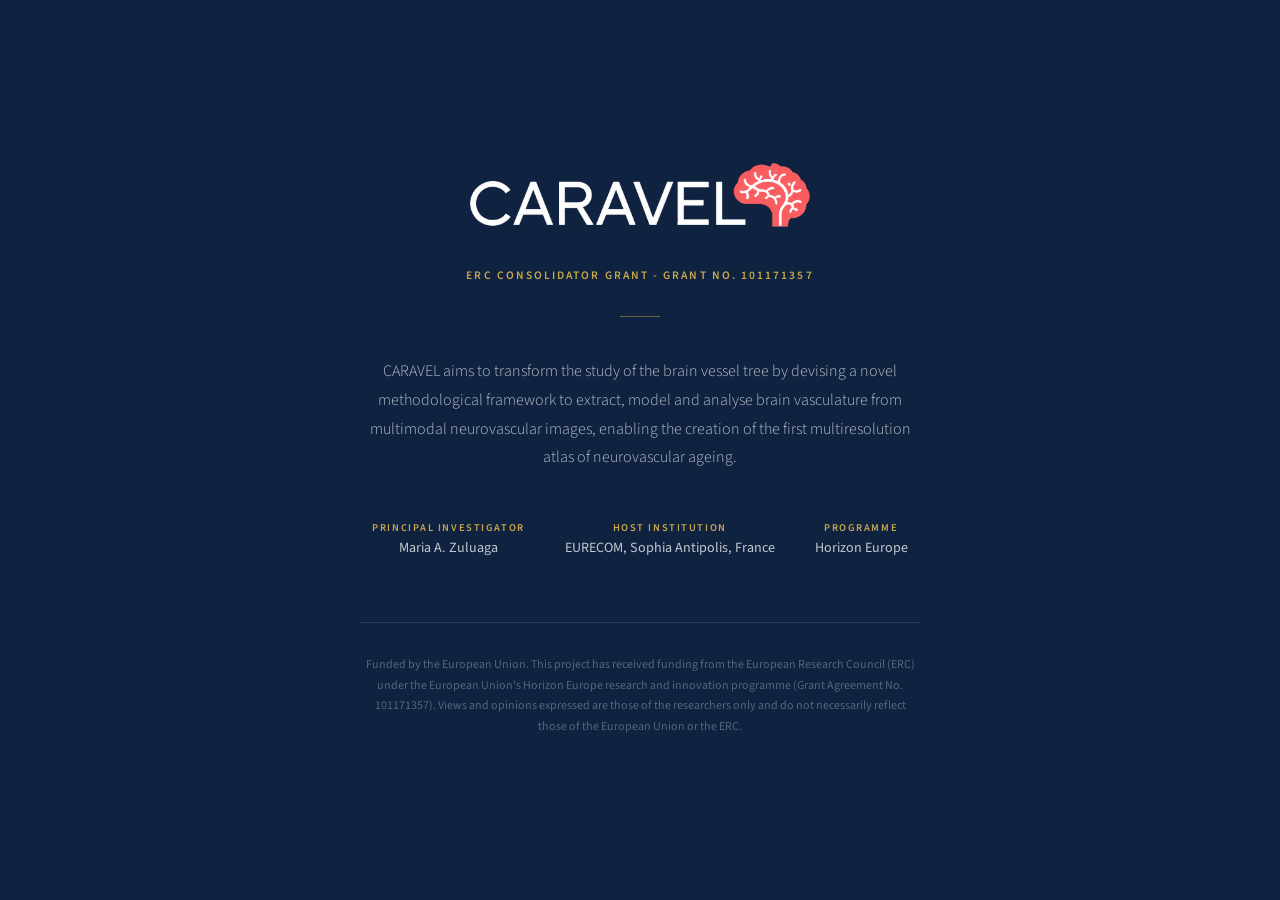
==== index.html @ 5d0ddc28 "Initial CARAVEL website" ====
<!DOCTYPE html>
<html lang="en">
<head>
<meta charset="UTF-8">
<meta name="viewport" content="width=device-width, initial-scale=1.0">
<title>CARAVEL - ERC Consolidator Grant</title>
<link rel="preconnect" href="https://fonts.googleapis.com">
<link href="https://fonts.googleapis.com/css2?family=Source+Sans+3:wght@300;400;600&display=swap" rel="stylesheet">
<style>
  * { box-sizing: border-box; margin: 0; padding: 0; }
  body {
    font-family: "Source Sans 3", sans-serif;
    background: #0f2240;
    color: #fff;
    min-height: 100vh;
    display: flex;
    flex-direction: column;
    align-items: center;
    justify-content: center;
    padding: 3rem 2rem;
    text-align: center;
    hyphens: none;
    -webkit-hyphens: none;
    word-break: keep-all;
  }
  .logo { width: 340px; max-width: 80vw; margin-bottom: 2.5rem; }
  .badge {
    font-size: 0.72rem; font-weight: 600; letter-spacing: 0.18em;
    text-transform: uppercase; color: #c8a84b; margin-bottom: 2rem;
  }
  .divider { width: 40px; height: 1px; background: #c8a84b; margin: 0 auto 2.5rem; opacity: 0.5; }
  .description {
    max-width: 560px; font-size: 1rem; font-weight: 300;
    color: rgba(255,255,255,0.7); line-height: 1.8; margin-bottom: 3rem;
  }
  .meta { display: flex; flex-wrap: wrap; justify-content: center; gap: 2.5rem; margin-bottom: 4rem; }
  .meta-item .label {
    font-size: 0.65rem; font-weight: 600; letter-spacing: 0.15em;
    text-transform: uppercase; color: #c8a84b; margin-bottom: 0.2rem;
  }
  .meta-item .value { font-size: 0.88rem; color: rgba(255,255,255,0.75); }
  footer {
    border-top: 1px solid rgba(255,255,255,0.1); padding-top: 2rem;
    max-width: 560px; font-size: 0.75rem; color: rgba(255,255,255,0.3); line-height: 1.7;
  }
</style>
</head>
<body>
  <img class="logo" src="caravel_logo_white.png" alt="CARAVEL">
  <div class="badge">ERC Consolidator Grant - Grant No. 101171357</div>
  <div class="divider"></div>
  <p class="description">
    CARAVEL aims to transform the study of the brain vessel tree by devising a novel
    methodological framework to extract, model and analyse brain vasculature from
    multimodal neurovascular images, enabling the creation of the first
    multiresolution atlas of neurovascular ageing.
  </p>
  <div class="meta">
    <div class="meta-item">
      <div class="label">Principal Investigator</div>
      <div class="value">Maria A. Zuluaga</div>
    </div>
    <div class="meta-item">
      <div class="label">Host Institution</div>
      <div class="value">EURECOM, Sophia Antipolis, France</div>
    </div>
    <div class="meta-item">
      <div class="label">Programme</div>
      <div class="value">Horizon Europe</div>
    </div>
  </div>
  <footer>
    Funded by the European Union. This project has received funding from the European Research
    Council (ERC) under the European Union's Horizon Europe research and innovation programme
    (Grant Agreement No. 101171357). Views and opinions expressed are those of the researchers
    only and do not necessarily reflect those of the European Union or the ERC.
  </footer>
</body>
</html>
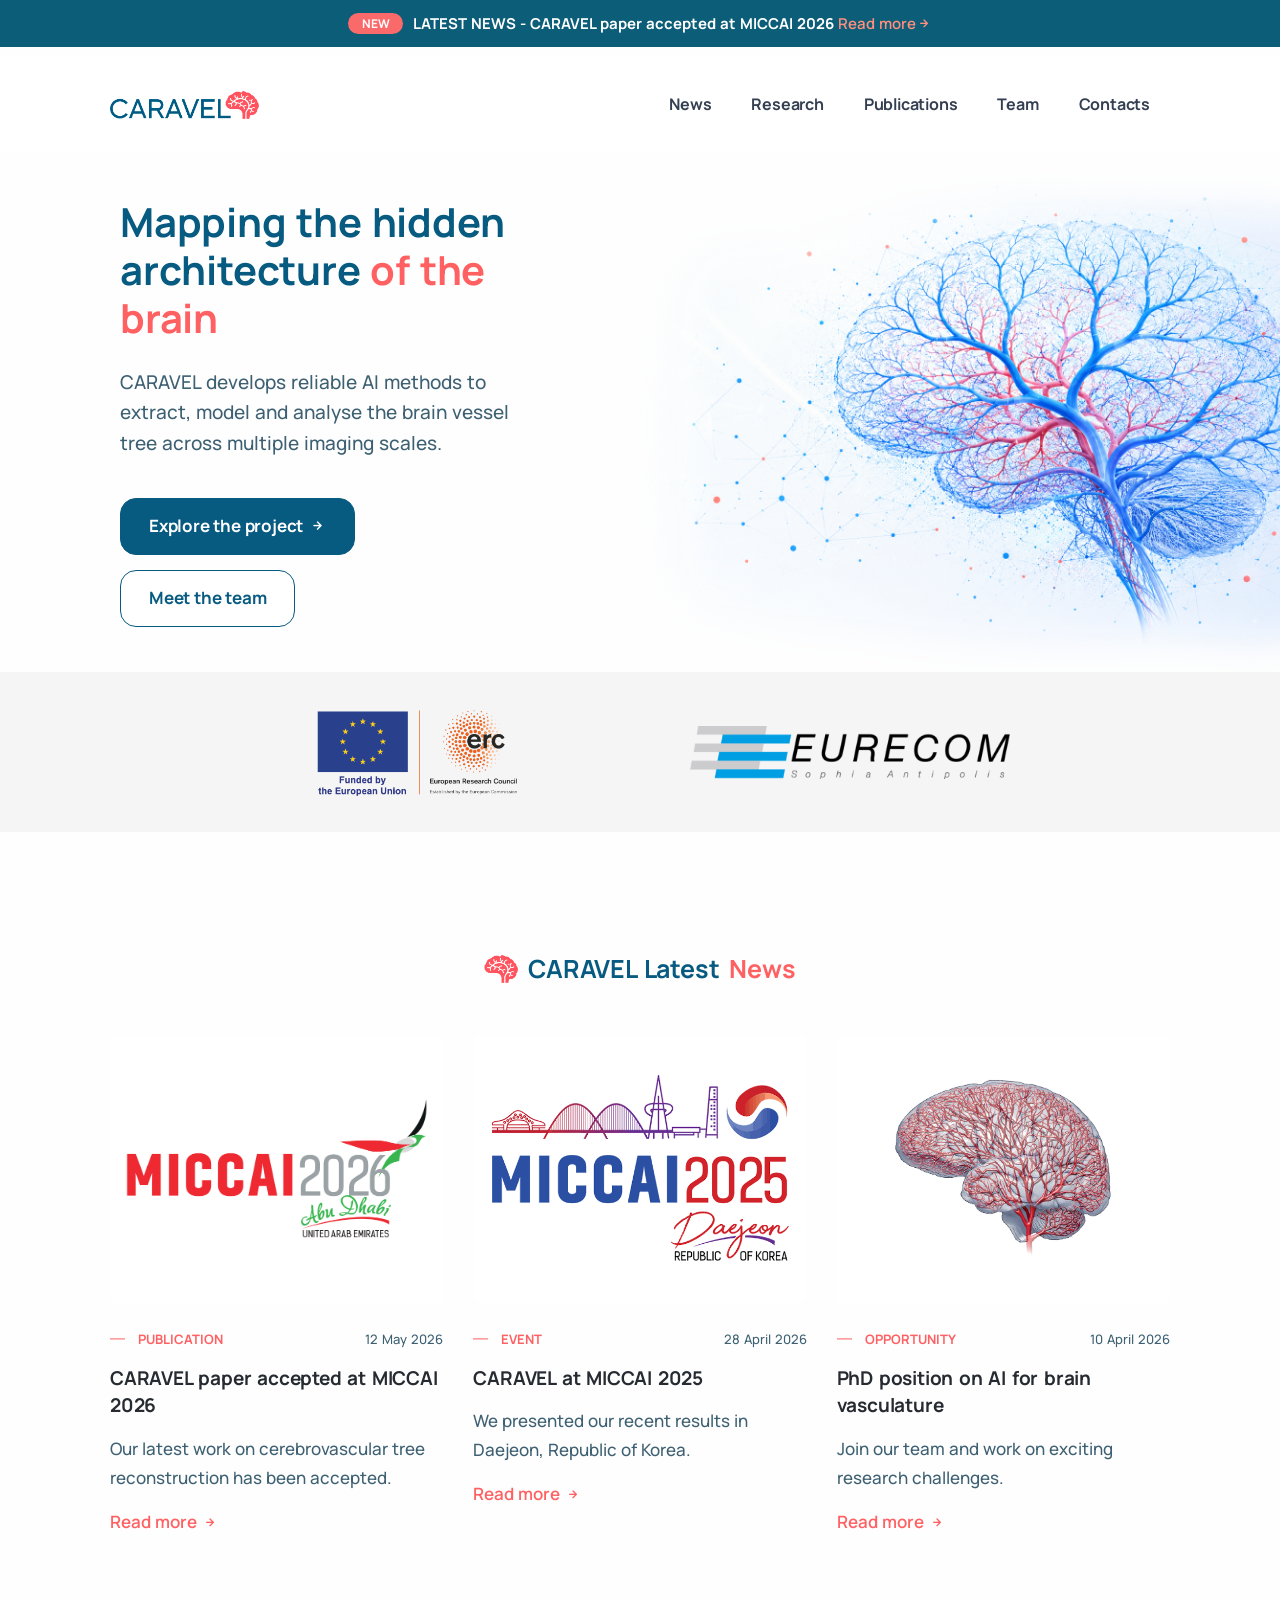
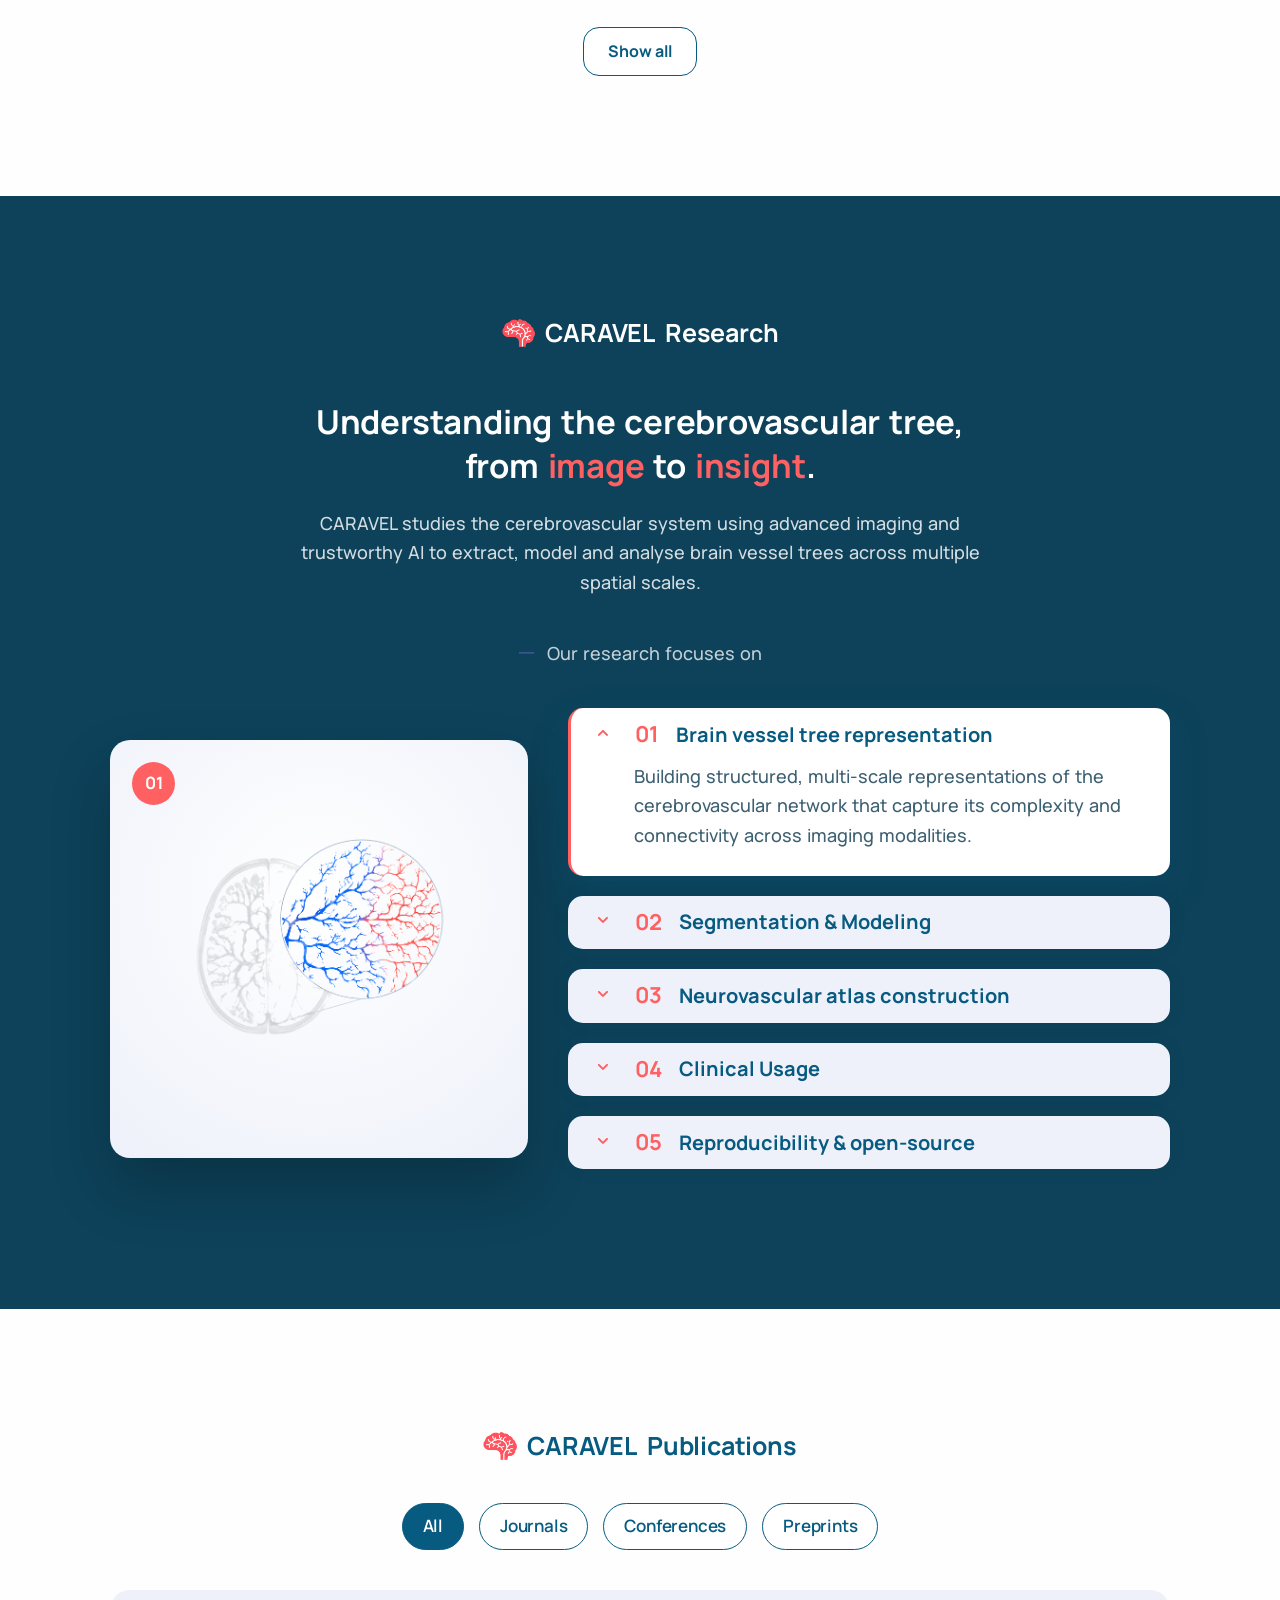
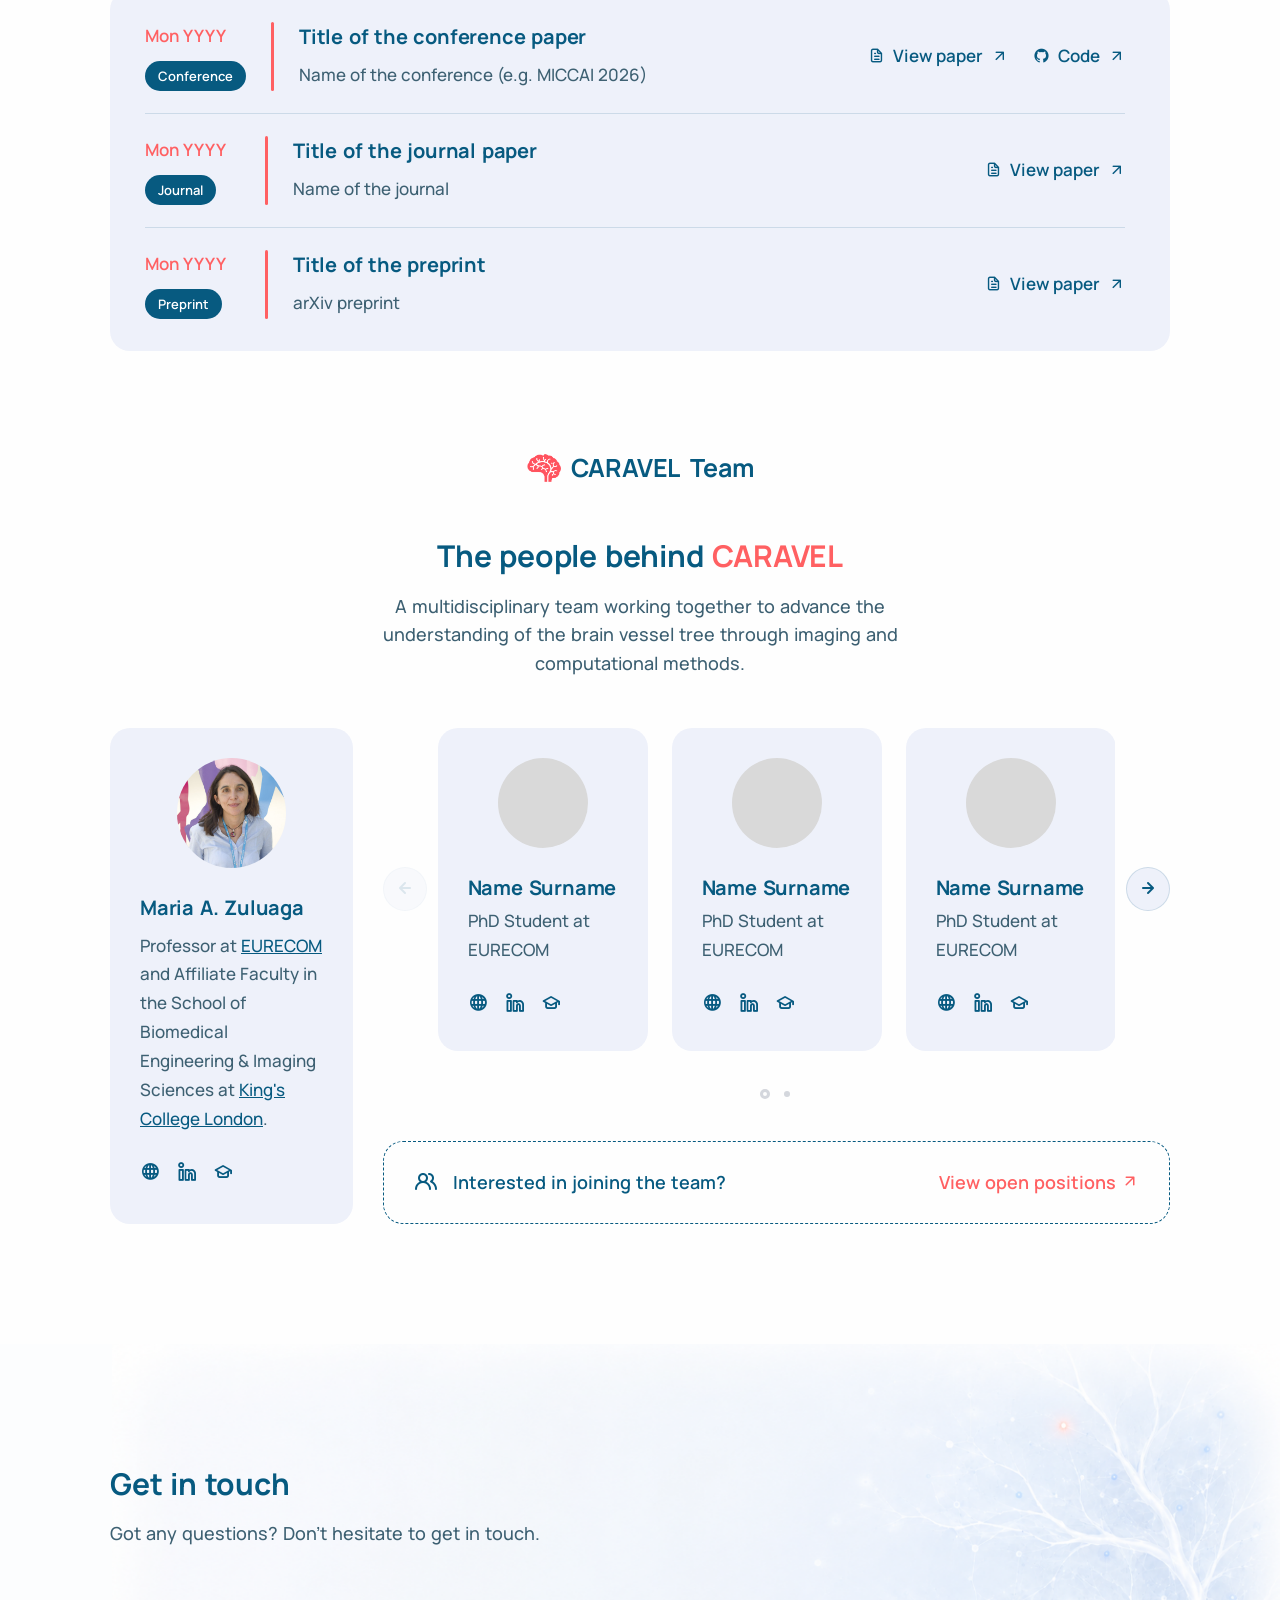
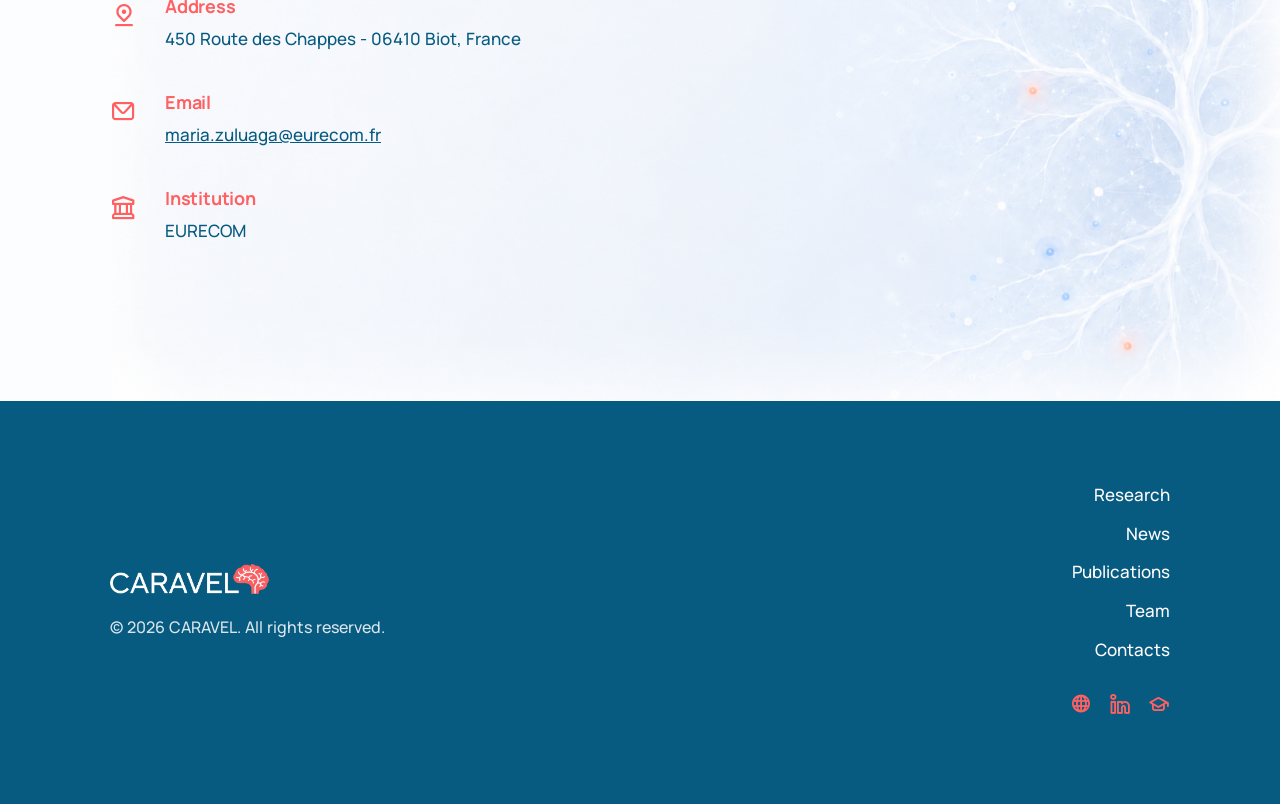
==== commit 1bb5ca4a: "Publish site from erc-caravel/website-private-code@1ad4db6" ====
--- a/index.html
+++ b/index.html
@@ -1,79 +1,822 @@
 <!DOCTYPE html>
 <html lang="en">
 <head>
-<meta charset="UTF-8">
-<meta name="viewport" content="width=device-width, initial-scale=1.0">
-<title>CARAVEL - ERC Consolidator Grant</title>
-<link rel="preconnect" href="https://fonts.googleapis.com">
-<link href="https://fonts.googleapis.com/css2?family=Source+Sans+3:wght@300;400;600&display=swap" rel="stylesheet">
-<style>
-  * { box-sizing: border-box; margin: 0; padding: 0; }
-  body {
-    font-family: "Source Sans 3", sans-serif;
-    background: #0f2240;
-    color: #fff;
-    min-height: 100vh;
-    display: flex;
-    flex-direction: column;
-    align-items: center;
-    justify-content: center;
-    padding: 3rem 2rem;
-    text-align: center;
-    hyphens: none;
-    -webkit-hyphens: none;
-    word-break: keep-all;
-  }
-  .logo { width: 340px; max-width: 80vw; margin-bottom: 2.5rem; }
-  .badge {
-    font-size: 0.72rem; font-weight: 600; letter-spacing: 0.18em;
-    text-transform: uppercase; color: #c8a84b; margin-bottom: 2rem;
-  }
-  .divider { width: 40px; height: 1px; background: #c8a84b; margin: 0 auto 2.5rem; opacity: 0.5; }
-  .description {
-    max-width: 560px; font-size: 1rem; font-weight: 300;
-    color: rgba(255,255,255,0.7); line-height: 1.8; margin-bottom: 3rem;
-  }
-  .meta { display: flex; flex-wrap: wrap; justify-content: center; gap: 2.5rem; margin-bottom: 4rem; }
-  .meta-item .label {
-    font-size: 0.65rem; font-weight: 600; letter-spacing: 0.15em;
-    text-transform: uppercase; color: #c8a84b; margin-bottom: 0.2rem;
-  }
-  .meta-item .value { font-size: 0.88rem; color: rgba(255,255,255,0.75); }
-  footer {
-    border-top: 1px solid rgba(255,255,255,0.1); padding-top: 2rem;
-    max-width: 560px; font-size: 0.75rem; color: rgba(255,255,255,0.3); line-height: 1.7;
-  }
-</style>
+  <meta charset="utf-8">
+<!-- Primary Meta Tags -->
+<title> Home </title>
+<meta name="title" content=" Home ">
+<meta name="description" content="
+         CARAVEL develops reliable AI methods to extract, model and analyse the brain vessel tree across multiple imaging scales.">
+
+<!-- Open Graph / Facebook -->
+<meta property="og:type" content="website">
+<meta property="og:url" content=" / ">
+<meta property="og:title" content=" Home ">
+<meta property="og:description" content="
+    CARAVEL develops reliable AI methods to extract, model and analyse the brain vessel tree across multiple imaging scales.">
+
+<meta property="og:image" content="/assets/img/logo_og.png" />
+
+
+<!-- Twitter -->
+<meta property="twitter:card" content="summary_large_image">
+<meta property="twitter:url" content="/">
+<meta property="twitter:title" content=" Home ">
+<meta property="twitter:description" content="
+    CARAVEL develops reliable AI methods to extract, model and analyse the brain vessel tree across multiple imaging scales.">
+
+<meta property="twitter:image" content="/assets/img/logo_og.png" />
+
+
+<meta name="viewport" content="width=device-width, initial-scale=1.0" />
+
+  <!-- Stylesheets-->
+  <link rel="shortcut icon" href="/assets/img/brain-icon.png" />
+<link rel="stylesheet" href="/assets/css/plugins.css">
+
+<link rel="stylesheet" href="/assets/css/styles.css">
+
+
+
+<!-- custom color page wise-->
+<link rel="stylesheet" type="text/css" href="/assets/css/colors/grape.css">
+
+
+
+
+
+<!-- Custom Font Scheme Page Wise-->
+<link rel="preload" type="text/css" href="/assets/css/fonts/space.css" onload="this.rel='stylesheet'">
+
+
+
+
+  
 </head>
-<body>
-  <img class="logo" src="caravel_logo_white.png" alt="CARAVEL">
-  <div class="badge">ERC Consolidator Grant - Grant No. 101171357</div>
-  <div class="divider"></div>
-  <p class="description">
-    CARAVEL aims to transform the study of the brain vessel tree by devising a novel
-    methodological framework to extract, model and analyse brain vasculature from
-    multimodal neurovascular images, enabling the creation of the first
-    multiresolution atlas of neurovascular ageing.
-  </p>
-  <div class="meta">
-    <div class="meta-item">
-      <div class="label">Principal Investigator</div>
-      <div class="value">Maria A. Zuluaga</div>
-    </div>
-    <div class="meta-item">
-      <div class="label">Host Institution</div>
-      <div class="value">EURECOM, Sophia Antipolis, France</div>
-    </div>
-    <div class="meta-item">
-      <div class="label">Programme</div>
-      <div class="value">Horizon Europe</div>
-    </div>
+<body class="">
+  <div class="content-wrapper">
+<header class="w-100">
+
+<div class="news-banner text-white fw-bold fs-15 mb-2 position-relative" style="z-index: 1;">
+  <div class="container py-2 d-flex align-items-center justify-content-center flex-wrap gap-2 text-center">
+    
+    <span class="badge rounded-pill news-banner-badge">NEW</span>
+    
+    <p class="mb-0">
+      LATEST NEWS - CARAVEL paper accepted at MICCAI 2026
+      
+      <a href="/news/caravel-paper-accepted-miccai-2026/" class="news-banner-link hover d-inline-flex align-items-center">Read more <i class="uil uil-arrow-right fs-16"></i></a>
+      
+    </p>
   </div>
-  <footer>
-    Funded by the European Union. This project has received funding from the European Research
-    Council (ERC) under the European Union's Horizon Europe research and innovation programme
-    (Grant Agreement No. 101171357). Views and opinions expressed are those of the researchers
-    only and do not necessarily reflect those of the European Union or the ERC.
-  </footer>
+  <!-- /.container -->
+</div>
+
+
+
+
+
+<nav class="navbar navbar-expand-lg navbar-light navbar-bg-light">
+  
+    <div class="container flex-lg-row flex-nowrap align-items-center">
+  
+    <div class="navbar-brand w-100">
+      <a href="/">
+        
+          <img src="/assets/img/caravel_logo_blue.png" srcset="/assets/img/caravel_logo_blue.png 2x" alt="" />
+        
+      </a>
+    </div>
+    <div class="navbar-collapse offcanvas offcanvas-nav offcanvas-start">
+      <div class="offcanvas-header d-lg-none">
+        <a href="/" class="offcanvas-brand">
+          <img src="/assets/img/caravel_logo_blue.png" alt="CARAVEL" />
+        </a>
+        <button type="button" class="btn-close ms-auto" data-bs-dismiss="offcanvas" aria-label="Close"></button>
+      </div>
+      <div class="offcanvas-body ms-lg-auto d-flex flex-column h-100">
+        
+          <!-- One Page Navigation -->
+          <ul class="navbar-nav">
+  
+  <li class="nav-item">
+    
+    <a class="nav-link scroll" href="#news">News</a>
+    
+  </li>
+  
+  <li class="nav-item">
+    
+    <a class="nav-link scroll" href="#research">Research</a>
+    
+  </li>
+  
+  <li class="nav-item">
+    
+    <a class="nav-link scroll" href="#publications">Publications</a>
+    
+  </li>
+  
+  <li class="nav-item">
+    
+    <a class="nav-link scroll" href="#team">Team</a>
+    
+  </li>
+  
+  <li class="nav-item">
+    
+    <a class="nav-link scroll" href="#contacts">Contacts</a>
+    
+  </li>
+  
+</ul>
+
+        
+
+        <div class="offcanvas-footer d-lg-none">
+          <div class="offcanvas-contact">
+            <a href="mailto:maria.zuluaga@eurecom.fr" class="offcanvas-contact-item">
+              <i class="uil uil-envelope"></i> maria.zuluaga@eurecom.fr
+            </a>
+            <span class="offcanvas-contact-item">
+              <i class="uil uil-location-pin-alt"></i> 450 Route des Chappes - 06410 Biot, France
+            </span>
+            <nav class="nav social offcanvas-social mt-4">
+              
+                <a href="#"><i class="uil uil-globe"></i></a>
+              
+                <a href="#"><i class="uil uil-linkedin-alt"></i></a>
+              
+                <a href="#"><i class="uil uil-graduation-cap"></i></a>
+              
+            </nav>
+          </div>
+        </div>
+        <!-- /.offcanvas-footer -->
+      </div>
+      <!-- /.offcanvas-body -->
+    </div>
+    <!-- /.navbar-collapse -->
+    
+    <div class="navbar-other d-flex ms-auto">
+      <ul class="navbar-nav flex-row align-items-center ms-auto">
+        
+        
+        
+        
+        
+        
+        
+        
+        
+        
+        
+        
+        
+        
+        <li class="nav-item d-lg-none">
+          <button class="hamburger offcanvas-nav-btn"><span></span></button>
+        </li>
+      </ul>
+    </div>
+  
+    </div>
+    <!-- /.container -->
+  
+</nav>
+<!-- /.navbar -->
+
+
+
+
+
+
+
+
+
+
+</header>
+<!-- /header -->
+
+<section class="wrapper hero-caravel overflow-hidden">
+  <div class="container-fluid px-0">
+    <div class="row g-0">
+      <div class="col-lg-6 d-flex flex-column justify-content-center px-6 px-md-10 px-xl-16 py-12 py-lg-0">
+        <h1 class="hero-caravel-title mb-5">Mapping the hidden architecture <span class="text-caravel-coral">of the brain</span></h1>
+        <p class="hero-caravel-subtitle mb-8">CARAVEL develops reliable AI methods to extract, model and analyse the brain vessel tree across multiple imaging scales.</p>
+        <div class="d-flex flex-wrap gap-3">
+          
+          <a href="#research" class="btn btn-lg rounded-xl btn-caravel-primary btn-icon btn-icon-end">
+            Explore the project <i class="uil uil-arrow-right"></i>
+          </a>
+          
+          <a href="#team" class="btn btn-lg rounded-xl btn-caravel-outline">
+            Meet the team
+          </a>
+          
+        </div>
+      </div>
+      <div class="col-lg-6 hero-caravel-media">
+        
+        <video class="hero-caravel-img" autoplay="" muted="" playsinline="" poster="/assets/img/hero_image.png">
+          <source src="/assets/video/CARAVEL_hero_video.mp4" type="video/mp4" />
+        </video>
+        
+      </div>
+    </div>
+  </div>
+</section>
+
+
+<section class="wrapper bg-soft-ash">
+  <div class="container py-6">
+    <div class="row justify-content-center align-items-center gx-10 gx-lg-16 gy-6 text-center">
+      
+      <div class="col-6 col-lg-auto">
+        <div class="partner-logo-wrap partner-logo-wrap-wide">
+          <img src="/assets/img/LOGO_ERC-FLAG_FP.png" alt="Funded by the European Union - European Research Council" class="partner-logo" />
+        </div>
+      </div>
+      
+      <div class="col-6 col-lg-auto">
+        <div class="partner-logo-wrap">
+          <img src="/assets/img/eurecom.png" alt="EURECOM Sophia Antipolis" class="partner-logo" />
+        </div>
+      </div>
+      
+    </div>
+  </div>
+  <!-- /.container -->
+</section>
+
+
+
+<section id="news" class="wrapper bg-light">
+  <div class="container py-14 py-md-16">
+    <h2 class="d-flex align-items-center justify-content-center gap-2 news-heading mb-10 text-center">
+      <img src="/assets/img/brain-icon.png" alt="" class="news-section-icon" />
+      <span class="text-caravel-navy">CARAVEL Latest</span> <span class="text-caravel-coral">News</span>
+    </h2>
+    <div class="swiper-container blog grid-view mb-14" data-margin="30" data-dots="true" data-items-xl="3" data-items-md="2" data-items-xs="1">
+      <div class="swiper">
+        <div class="swiper-wrapper">
+          
+          
+          <div class="swiper-slide">
+            <article>
+              <div class="news-card-img rounded mb-5">
+                <img src="/assets/img/news/miccai2026-logo.png" alt="CARAVEL paper accepted at MICCAI 2026" />
+              </div>
+              <div class="post-header d-flex align-items-center justify-content-between mb-3">
+                <span class="text-line text-caravel-coral text-uppercase fs-13 fw-bold">Publication</span>
+                <span class="news-card-date fs-13">12 May 2026</span>
+              </div>
+              <h3 class="h4 mb-3"><a class="link-dark" href="/news/caravel-paper-accepted-miccai-2026/">CARAVEL paper accepted at MICCAI 2026</a></h3>
+              <p class="news-card-text mb-3">Our latest work on cerebrovascular tree reconstruction has been accepted.</p>
+              <a href="/news/caravel-paper-accepted-miccai-2026/" class="news-card-link hover d-inline-flex align-items-center">Read more <i class="uil uil-arrow-right fs-16 ms-1"></i></a>
+            </article>
+          </div>
+          
+          <div class="swiper-slide">
+            <article>
+              <div class="news-card-img rounded mb-5">
+                <img src="/assets/img/news/miccai2025-logo.png" alt="CARAVEL at MICCAI 2025" />
+              </div>
+              <div class="post-header d-flex align-items-center justify-content-between mb-3">
+                <span class="text-line text-caravel-coral text-uppercase fs-13 fw-bold">Event</span>
+                <span class="news-card-date fs-13">28 April 2026</span>
+              </div>
+              <h3 class="h4 mb-3"><a class="link-dark" href="/news/caravel-at-miccai-2025/">CARAVEL at MICCAI 2025</a></h3>
+              <p class="news-card-text mb-3">We presented our recent results in Daejeon, Republic of Korea.</p>
+              <a href="/news/caravel-at-miccai-2025/" class="news-card-link hover d-inline-flex align-items-center">Read more <i class="uil uil-arrow-right fs-16 ms-1"></i></a>
+            </article>
+          </div>
+          
+          <div class="swiper-slide">
+            <article>
+              <div class="news-card-img rounded mb-5">
+                <img src="/assets/img/news/brain-blood-vessels.png" alt="PhD position on AI for brain vasculature" />
+              </div>
+              <div class="post-header d-flex align-items-center justify-content-between mb-3">
+                <span class="text-line text-caravel-coral text-uppercase fs-13 fw-bold">Opportunity</span>
+                <span class="news-card-date fs-13">10 April 2026</span>
+              </div>
+              <h3 class="h4 mb-3"><a class="link-dark" href="/news/phd-position-ai-brain-vasculature/">PhD position on AI for brain vasculature</a></h3>
+              <p class="news-card-text mb-3">Join our team and work on exciting research challenges.</p>
+              <a href="/news/phd-position-ai-brain-vasculature/" class="news-card-link hover d-inline-flex align-items-center">Read more <i class="uil uil-arrow-right fs-16 ms-1"></i></a>
+            </article>
+          </div>
+          
+        </div>
+        <!-- /.swiper-wrapper -->
+      </div>
+      <!-- /.swiper -->
+    </div>
+    <!-- /.swiper-container -->
+    <div class="text-center">
+      <a href="/news/" class="btn btn-caravel-outline rounded-xl">Show all</a>
+    </div>
+  </div>
+  <!-- /.container -->
+</section>
+
+
+
+<section id="research" class="wrapper research-caravel">
+  <div class="container py-14 py-md-16">
+    <h2 class="d-flex align-items-center justify-content-center gap-2 mb-10 text-center research-caravel-heading">
+      <img src="/assets/img/brain-icon.png" alt="" class="research-caravel-icon" />
+      <span class="fw-bold">CARAVEL</span> Research
+    </h2>
+    <div class="row justify-content-center text-center mb-8">
+      <div class="col-lg-8">
+        <h3 class="research-caravel-title mb-4">Understanding the cerebrovascular tree, <br /> from <span class="text-caravel-coral">image</span> to <span class="text-caravel-coral">insight</span>.</h3>
+        <p class="research-caravel-intro mx-auto mb-0">CARAVEL studies the cerebrovascular system using advanced imaging and trustworthy AI to extract, model and analyse brain vessel trees across multiple spatial scales.</p>
+      </div>
+    </div>
+    <div class="text-center mb-8">
+      <span class="research-caravel-focus text-line">Our research focuses on</span>
+    </div>
+    <div class="row align-items-center gy-6 gx-lg-8">
+      <div class="col-lg-5 d-none d-lg-block">
+        <div class="research-accordion-media">
+          <span class="research-accordion-media-badge" id="research-active-badge">01</span>
+          <img src="/assets/img/research_1.png" alt="" class="research-accordion-media-img" id="research-active-image" />
+          <p class="research-accordion-media-empty d-none" id="research-active-empty">Illustration coming soon</p>
+        </div>
+      </div>
+      <div class="col-lg-7">
+        <div id="accordion-research" class="accordion-wrapper research-accordion">
+          
+          <div class="card accordion-item">
+            <div class="card-header" id="research-heading-1">
+              <button class="" data-bs-toggle="collapse" data-bs-target="#research-collapse-1" aria-expanded="true" aria-controls="research-collapse-1" data-research-image="/assets/img/research_1.png">
+                <span class="research-accordion-number">01</span>Brain vessel tree representation
+              </button>
+            </div>
+            <div id="research-collapse-1" class="collapse show" aria-labelledby="research-heading-1" data-bs-parent="#accordion-research">
+              <div class="card-body">
+                
+                <img src="/assets/img/research_1.png" alt="Brain vessel tree representation" class="research-accordion-inline-img d-lg-none" />
+                
+                <p class="mb-0">Building structured, multi-scale representations of the cerebrovascular network that capture its complexity and connectivity across imaging modalities.</p>
+              </div>
+            </div>
+          </div>
+          
+          <div class="card accordion-item">
+            <div class="card-header" id="research-heading-2">
+              <button class="collapsed" data-bs-toggle="collapse" data-bs-target="#research-collapse-2" aria-expanded="false" aria-controls="research-collapse-2" data-research-image="/assets/img/research_2.png">
+                <span class="research-accordion-number">02</span>Segmentation &amp; Modeling
+              </button>
+            </div>
+            <div id="research-collapse-2" class="collapse" aria-labelledby="research-heading-2" data-bs-parent="#accordion-research">
+              <div class="card-body">
+                
+                <img src="/assets/img/research_2.png" alt="Segmentation &amp; Modeling" class="research-accordion-inline-img d-lg-none" />
+                
+                <p class="mb-0">Developing robust, trustworthy AI methods to detect, segment and model the brain vessel tree from neurovascular images.</p>
+              </div>
+            </div>
+          </div>
+          
+          <div class="card accordion-item">
+            <div class="card-header" id="research-heading-3">
+              <button class="collapsed" data-bs-toggle="collapse" data-bs-target="#research-collapse-3" aria-expanded="false" aria-controls="research-collapse-3" data-research-image="/assets/img/research_3.png">
+                <span class="research-accordion-number">03</span>Neurovascular atlas construction
+              </button>
+            </div>
+            <div id="research-collapse-3" class="collapse" aria-labelledby="research-heading-3" data-bs-parent="#accordion-research">
+              <div class="card-body">
+                
+                <img src="/assets/img/research_3.png" alt="Neurovascular atlas construction" class="research-accordion-inline-img d-lg-none" />
+                
+                <p class="mb-0">Constructing a spatio-temporal atlas of the cerebral vascular system to capture anatomical variability across scales and populations.</p>
+              </div>
+            </div>
+          </div>
+          
+          <div class="card accordion-item">
+            <div class="card-header" id="research-heading-4">
+              <button class="collapsed" data-bs-toggle="collapse" data-bs-target="#research-collapse-4" aria-expanded="false" aria-controls="research-collapse-4" data-research-image="/assets/img/research_4.png">
+                <span class="research-accordion-number">04</span>Clinical Usage
+              </button>
+            </div>
+            <div id="research-collapse-4" class="collapse" aria-labelledby="research-heading-4" data-bs-parent="#accordion-research">
+              <div class="card-body">
+                
+                <img src="/assets/img/research_4.png" alt="Clinical Usage" class="research-accordion-inline-img d-lg-none" />
+                
+                <p class="mb-0">Translating CARAVEL's methods into tools that support clinical decision-making and neurovascular risk assessment.</p>
+              </div>
+            </div>
+          </div>
+          
+          <div class="card accordion-item">
+            <div class="card-header" id="research-heading-5">
+              <button class="collapsed" data-bs-toggle="collapse" data-bs-target="#research-collapse-5" aria-expanded="false" aria-controls="research-collapse-5" data-research-image="/assets/img/research_5.png">
+                <span class="research-accordion-number">05</span>Reproducibility &amp; open-source
+              </button>
+            </div>
+            <div id="research-collapse-5" class="collapse" aria-labelledby="research-heading-5" data-bs-parent="#accordion-research">
+              <div class="card-body">
+                
+                <img src="/assets/img/research_5.png" alt="Reproducibility &amp; open-source" class="research-accordion-inline-img d-lg-none" />
+                
+                <p class="mb-0">Releasing open datasets, code and benchmarks so the research community can validate, reuse and build on CARAVEL's results.</p>
+              </div>
+            </div>
+          </div>
+          
+        </div>
+      </div>
+    </div>
+  </div>
+  <!-- /.container -->
+</section>
+<script>
+(function () {
+  var accordion = document.getElementById('accordion-research');
+  var img = document.getElementById('research-active-image');
+  var empty = document.getElementById('research-active-empty');
+  var badge = document.getElementById('research-active-badge');
+  if (!accordion || !img) return;
+
+  // Bootstrap's collapse data-api handler runs on a document-level click
+  // listener, so a normal listener on the button (bubble/target phase)
+  // fires too late to stop it from closing an already-open item. A
+  // capture-phase document listener runs first and can block it.
+  document.addEventListener('click', function (e) {
+    var btn = e.target.closest('#accordion-research .card-header button');
+    if (btn && btn.getAttribute('aria-expanded') === 'true') {
+      e.preventDefault();
+      e.stopPropagation();
+      e.stopImmediatePropagation();
+    }
+  }, true);
+
+  // Swap the image off Bootstrap's own "shown" event instead of the click,
+  // since click-handler ordering relative to Bootstrap's own toggle isn't
+  // reliable, but this event only ever fires once a panel has actually
+  // finished opening. Cancel any still-pending swap first so clicking
+  // through several items quickly can't let an old timeout land last and
+  // clobber the most recent selection.
+  var swapTimeout = null;
+  var panels = accordion.querySelectorAll('.collapse');
+  panels.forEach(function (panel) {
+    panel.addEventListener('shown.bs.collapse', function () {
+      var btn = accordion.querySelector('[data-bs-target="#' + panel.id + '"]');
+      if (!btn) return;
+      var src = btn.getAttribute('data-research-image');
+      var number = btn.querySelector('.research-accordion-number').textContent;
+      if (swapTimeout) clearTimeout(swapTimeout);
+      img.classList.add('is-swapping');
+      swapTimeout = setTimeout(function () {
+        if (src) {
+          img.src = src;
+          img.classList.remove('d-none');
+          empty.classList.add('d-none');
+        } else {
+          img.classList.add('d-none');
+          empty.classList.remove('d-none');
+        }
+        badge.textContent = number;
+        img.classList.remove('is-swapping');
+        swapTimeout = null;
+      }, 200);
+    });
+  });
+})();
+</script>
+
+
+
+<section id="publications" class="wrapper bg-light">
+  <div class="container pt-14 pt-md-16 pb-8 pb-md-10">
+    <h2 class="d-flex align-items-center justify-content-center gap-2 mb-8 text-center publications-heading">
+      <img src="/assets/img/brain-icon.png" alt="" class="publications-icon" />
+      <span class="text-caravel-navy">CARAVEL</span> <span class="text-caravel-navy fw-bold">Publications</span>
+    </h2>
+    <div class="d-flex flex-wrap justify-content-center gap-3 mb-8">
+      
+      <button type="button" class="btn btn-sm rounded-pill pub-filter pub-filter-active" data-filter="all">All</button>
+      
+      <button type="button" class="btn btn-sm rounded-pill pub-filter" data-filter="journal">Journals</button>
+      
+      <button type="button" class="btn btn-sm rounded-pill pub-filter" data-filter="conference">Conferences</button>
+      
+      <button type="button" class="btn btn-sm rounded-pill pub-filter" data-filter="preprint">Preprints</button>
+      
+    </div>
+    <div class="pub-list">
+      
+      <div class="pub-row pub-row-border" data-type="conference">
+        <div class="pub-meta">
+          <span class="pub-date">Mon YYYY</span>
+          <span class="pub-tag">Conference</span>
+        </div>
+        <div class="pub-divider"></div>
+        <div class="pub-content">
+          <h3 class="pub-title mb-2">Title of the conference paper</h3>
+          <p class="pub-venue mb-0">Name of the conference (e.g. MICCAI 2026)</p>
+        </div>
+        <div class="pub-action">
+          <a href="https://link-to-the-paper" class="pub-link" target="_blank">
+            <i class="uil uil-file-alt"></i> View paper <i class="uil uil-arrow-up-right"></i>
+          </a>
+          
+          <a href="https://github.com/your-repo" class="pub-link" target="_blank" rel="noopener" aria-label="GitHub repository">
+            <i class="uil uil-github"></i> Code <i class="uil uil-arrow-up-right"></i>
+          </a>
+          
+        </div>
+      </div>
+      
+      <div class="pub-row pub-row-border" data-type="journal">
+        <div class="pub-meta">
+          <span class="pub-date">Mon YYYY</span>
+          <span class="pub-tag">Journal</span>
+        </div>
+        <div class="pub-divider"></div>
+        <div class="pub-content">
+          <h3 class="pub-title mb-2">Title of the journal paper</h3>
+          <p class="pub-venue mb-0">Name of the journal</p>
+        </div>
+        <div class="pub-action">
+          <a href="https://link-to-the-paper" class="pub-link" target="_blank">
+            <i class="uil uil-file-alt"></i> View paper <i class="uil uil-arrow-up-right"></i>
+          </a>
+          
+        </div>
+      </div>
+      
+      <div class="pub-row" data-type="preprint">
+        <div class="pub-meta">
+          <span class="pub-date">Mon YYYY</span>
+          <span class="pub-tag">Preprint</span>
+        </div>
+        <div class="pub-divider"></div>
+        <div class="pub-content">
+          <h3 class="pub-title mb-2">Title of the preprint</h3>
+          <p class="pub-venue mb-0">arXiv preprint</p>
+        </div>
+        <div class="pub-action">
+          <a href="https://link-to-the-paper" class="pub-link" target="_blank">
+            <i class="uil uil-file-alt"></i> View paper <i class="uil uil-arrow-up-right"></i>
+          </a>
+          
+        </div>
+      </div>
+      
+    </div>
+  </div>
+  <!-- /.container -->
+</section>
+<script>
+(function () {
+  var section = document.getElementById('publications');
+  if (!section) return;
+  var buttons = section.querySelectorAll('.pub-filter');
+  var rows = section.querySelectorAll('.pub-row');
+  buttons.forEach(function (btn) {
+    btn.addEventListener('click', function () {
+      buttons.forEach(function (b) { b.classList.remove('pub-filter-active'); });
+      btn.classList.add('pub-filter-active');
+      var filter = btn.getAttribute('data-filter');
+      rows.forEach(function (row) {
+        row.style.display = (filter === 'all' || row.getAttribute('data-type') === filter) ? '' : 'none';
+      });
+    });
+  });
+})();
+</script>
+
+
+
+<section id="team" class="wrapper bg-light">
+  <div class="container pt-8 pt-md-10 pb-14 pb-md-16">
+    <h2 class="d-flex align-items-center justify-content-center gap-2 mb-10 text-center team-heading">
+      <img src="/assets/img/brain-icon.png" alt="" class="team-icon" />
+      <span class="text-caravel-navy fw-bold">CARAVEL</span> <span class="text-caravel-navy">Team</span>
+    </h2>
+    <div class="text-center mb-10">
+      <h3 class="team-title mb-3">The people behind <span class="text-caravel-coral">CARAVEL</span></h3>
+      <p class="team-description mx-auto mb-0">A multidisciplinary team working together to advance the understanding of the brain vessel tree through imaging and computational methods.</p>
+    </div>
+
+    <div class="row gy-6">
+      <div class="col-lg-3">
+        <div class="team-card team-card-featured h-100">
+          <div class="team-avatar mb-5">
+            <img src="/assets/img/team/zuluaga.jpeg" alt="Maria A. Zuluaga" />
+          </div>
+          <h4 class="team-name mb-2">Maria A. Zuluaga</h4>
+          <p class="team-role mb-4">Professor at <a href="#">EURECOM</a> and Affiliate Faculty in the School of Biomedical Engineering &amp; Imaging Sciences at <a href="#">King's College London</a>.</p>
+          <div class="team-links">
+            <a href="#"><i class="uil uil-globe"></i></a>
+            <a href="#"><i class="uil uil-linkedin-alt"></i></a>
+            <a href="#"><i class="uil uil-graduation-cap"></i></a>
+          </div>
+        </div>
+      </div>
+      <!-- /column -->
+      <div class="col-lg-9 d-flex flex-column">
+        <div class="swiper-container grid-view mb-14" data-margin="24" data-nav="true" data-dots="true" data-items-xl="3" data-items-md="2" data-items-xs="1">
+          <div class="swiper">
+            <div class="swiper-wrapper">
+              
+              <div class="swiper-slide">
+                <div class="team-card h-100">
+                  <div class="team-avatar mb-5">
+                    
+                  </div>
+                  <h4 class="team-name mb-1">Name Surname</h4>
+                  <p class="team-role mb-4">PhD Student at EURECOM</p>
+                  <div class="team-links">
+                    <a href="#"><i class="uil uil-globe"></i></a>
+                    <a href="#"><i class="uil uil-linkedin-alt"></i></a>
+                    <a href="#"><i class="uil uil-graduation-cap"></i></a>
+                  </div>
+                </div>
+              </div>
+              
+              <div class="swiper-slide">
+                <div class="team-card h-100">
+                  <div class="team-avatar mb-5">
+                    
+                  </div>
+                  <h4 class="team-name mb-1">Name Surname</h4>
+                  <p class="team-role mb-4">PhD Student at EURECOM</p>
+                  <div class="team-links">
+                    <a href="#"><i class="uil uil-globe"></i></a>
+                    <a href="#"><i class="uil uil-linkedin-alt"></i></a>
+                    <a href="#"><i class="uil uil-graduation-cap"></i></a>
+                  </div>
+                </div>
+              </div>
+              
+              <div class="swiper-slide">
+                <div class="team-card h-100">
+                  <div class="team-avatar mb-5">
+                    
+                  </div>
+                  <h4 class="team-name mb-1">Name Surname</h4>
+                  <p class="team-role mb-4">PhD Student at EURECOM</p>
+                  <div class="team-links">
+                    <a href="#"><i class="uil uil-globe"></i></a>
+                    <a href="#"><i class="uil uil-linkedin-alt"></i></a>
+                    <a href="#"><i class="uil uil-graduation-cap"></i></a>
+                  </div>
+                </div>
+              </div>
+              
+              <div class="swiper-slide">
+                <div class="team-card h-100">
+                  <div class="team-avatar mb-5">
+                    
+                  </div>
+                  <h4 class="team-name mb-1">Name Surname</h4>
+                  <p class="team-role mb-4">PhD Student at EURECOM</p>
+                  <div class="team-links">
+                    <a href="#"><i class="uil uil-globe"></i></a>
+                    <a href="#"><i class="uil uil-linkedin-alt"></i></a>
+                    <a href="#"><i class="uil uil-graduation-cap"></i></a>
+                  </div>
+                </div>
+              </div>
+              
+            </div>
+            <!-- /.swiper-wrapper -->
+          </div>
+          <!-- /.swiper -->
+        </div>
+        <!-- /.swiper-container -->
+        <a href="mailto:maria.zuluaga@eurecom.fr" class="team-cta d-flex flex-wrap align-items-center justify-content-between gap-3 mt-auto">
+          <span class="d-flex align-items-center gap-3">
+            <i class="uil uil-users-alt team-cta-icon"></i>
+            <span class="team-cta-text">Interested in joining the team?</span>
+          </span>
+          <span class="team-cta-link">View open positions <i class="uil uil-arrow-up-right"></i></span>
+        </a>
+      </div>
+      <!-- /column -->
+    </div>
+    <!-- /.row -->
+  </div>
+  <!-- /.container -->
+</section>
+
+
+
+<section id="contacts" class="wrapper contacts-caravel overflow-hidden position-relative">
+  <img src="/assets/img/contact_image.png" alt="" class="contacts-caravel-bg" />
+  <div class="container py-14 py-md-16 position-relative">
+    <div class="row">
+      <div class="col-lg-6">
+        <h2 class="contacts-caravel-title mb-3">Get in touch</h2>
+        <p class="contacts-caravel-subtitle mb-9">Got any questions? Don't hesitate to get in touch.</p>
+        
+        <div class="d-flex mb-7">
+          <div class="contacts-caravel-icon me-4"><i class="uil uil-location-pin-alt"></i></div>
+          <div>
+            <h5 class="contacts-caravel-label mb-1">Address</h5>
+            
+            <p class="contacts-caravel-value mb-0">450 Route des Chappes - 06410 Biot, France</p>
+            
+          </div>
+        </div>
+        
+        <div class="d-flex mb-7">
+          <div class="contacts-caravel-icon me-4"><i class="uil uil-envelope"></i></div>
+          <div>
+            <h5 class="contacts-caravel-label mb-1">Email</h5>
+            
+            <a href="mailto:maria.zuluaga@eurecom.fr" class="contacts-caravel-value">maria.zuluaga@eurecom.fr</a>
+            
+          </div>
+        </div>
+        
+        <div class="d-flex mb-7">
+          <div class="contacts-caravel-icon me-4"><i class="uil uil-university"></i></div>
+          <div>
+            <h5 class="contacts-caravel-label mb-1">Institution</h5>
+            
+            <p class="contacts-caravel-value mb-0">EURECOM</p>
+            
+          </div>
+        </div>
+        
+      </div>
+      <!-- /column -->
+    </div>
+    <!-- /.row -->
+  </div>
+  <!-- /.container -->
+</section>
+
+
+<footer class="caravel-footer">
+  <div class="container py-11 py-md-13">
+    <div class="row align-items-center gy-8">
+      <div class="col-lg-6">
+        <img src="/assets/img/caravel_logo_white.png" alt="CARAVEL" class="caravel-footer-logo mb-4" />
+        <p class="caravel-footer-copyright mb-0">&copy; 2026 CARAVEL. All rights reserved.</p>
+      </div>
+      <div class="col-lg-6 text-lg-end">
+        <nav class="caravel-footer-nav mb-4">
+          
+          
+          <a href="#research" class="scroll">Research</a>
+          
+          
+          
+          <a href="#news" class="scroll">News</a>
+          
+          
+          
+          <a href="#publications" class="scroll">Publications</a>
+          
+          
+          
+          <a href="#team" class="scroll">Team</a>
+          
+          
+          
+          <a href="#contacts" class="scroll">Contacts</a>
+          
+          
+        </nav>
+        <div class="caravel-footer-social">
+          
+          <a href="#"><i class="uil uil-globe"></i></a>
+          
+          <a href="#"><i class="uil uil-linkedin-alt"></i></a>
+          
+          <a href="#"><i class="uil uil-graduation-cap"></i></a>
+          
+        </div>
+      </div>
+      <!-- /column -->
+    </div>
+    <!-- /.row -->
+  </div>
+  <!-- /.container -->
+</footer>
+
+</div>
+
+  <!-- Scroll To Top Button -->
+  
+<div class="progress-wrap active-progress">
+    <svg class="progress-circle svg-content" width="100%" height="100%" viewBox="-1 -1 102 102">
+      <path d="M50,1 a49,49 0 0,1 0,98 a49,49 0 0,1 0,-98" style="transition: stroke-dashoffset 10ms linear 0s; stroke-dasharray: 307.919px, 307.919px; stroke-dashoffset: 0px;"></path>
+    </svg>
+  </div>
+
+  <!-- Site Scripts-->
+  <script src="/assets/js/bootstrap.bundle.js"></script>
+<script src="/assets/js/plugins.js"></script>
+<script src="/assets/js/theme.js"></script>
+
 </body>
-</html>+</html>
--- a/assets/css/colors/grape.css
+++ b/assets/css/colors/grape.css
@@ -0,0 +1 @@
+:root{--bs-primary: var(--bs-grape);--bs-link-color-rgb: var(--bs-grape-rgb);--bs-link-hover-color-rgb: var(--bs-grape-rgb);--bs-primary-rgb: var(--bs-grape-rgb);--bs-soft-primary: var(--bs-soft-grape);--bs-pale-primary: var(--bs-pale-grape);--bs-bullet-soft-primary: var(--bs-bullet-soft-grape);--bs-icon-fill-primary: var(--bs-icon-fill-grape);--bs-icon-solid-fill-primary: var(--bs-icon-solid-fill-grape);--bs-border-soft-primary: var(--bs-border-soft-grape)}.underline-3.primary.style-2:after{background-image:url("data:image/svg+xml,%3Csvg xmlns='http://www.w3.org/2000/svg' viewBox='0 0 208.01 8.3'%3E%3Cpath fill='%23605dba' d='M64.42,2.42Q42.78,1.46,21.19,0c-2.8-.19-4.09.89-3.87,2L3.92,1.87c-5.13-.05-5.28,3.87-.12,3.92l60.49.55c46.63,2.08,93.34,2.51,139.81,1.27,5-.13,5.39-3.87.13-3.92Z'/%3E%3C/svg%3E")}.underline-3.primary.style-3:after{background-image:url("data:image/svg+xml,%3Csvg xmlns='http://www.w3.org/2000/svg' viewBox='0 0 205 9.37'%3E%3Cpath fill='%23605dba' d='M202.47,9.37A1191.26,1191.26,0,0,0,1.79,7.48,1.67,1.67,0,0,1,0,5.92H0A1.76,1.76,0,0,1,1.63,4.21c67-5.71,133.83-5.43,200.8-.27A2.75,2.75,0,0,1,205,6.88h0A2.6,2.6,0,0,1,202.47,9.37Z'/%3E%3C/svg%3E")}.navbar-light .navbar-toggler-icon{background-image:url("data:image/svg+xml,<svg version='1.1' xmlns='http://www.w3.org/2000/svg' width='45' height='32' viewBox='0 0 45 32'><path fill='#605dba' d='M26.88 29.888c-1.076 1.289-2.683 2.103-4.48 2.103s-3.404-0.814-4.472-2.093l-0.008-0.009-5.12-7.040-8.192-10.048-3.52-4.608c-0.646-0.848-1.036-1.922-1.036-3.087 0-2.828 2.292-5.12 5.12-5.12 0.139 0 0.277 0.006 0.413 0.016l-0.018-0.001h33.664c0.118-0.010 0.256-0.015 0.396-0.015 2.828 0 5.12 2.292 5.12 5.12 0 1.165-0.389 2.239-1.045 3.1l0.009-0.013-3.52 4.608-7.872 10.048z'/></svg>")}.cursor-primary a{cursor:url("data:image/svg+xml,%3Csvg xmlns='http://www.w3.org/2000/svg' width='50' height='50' viewBox='0 0 50 50'%3E%3Cdefs%3E%3Cstyle%3E.cls-1%7Bfill:%23605dba;opacity:0.9;%7D.cls-2%7Bfill:%23fff;%7D%3C/style%3E%3C/defs%3E%3Ccircle class='cls-1' cx='25' cy='25' r='25'/%3E%3Cpath class='cls-2' d='M21.79,26.79,17,31.59V30a1,1,0,0,0-2,0v4a1,1,0,0,0,.08.38,1,1,0,0,0,.54.54A1,1,0,0,0,16,35h4a1,1,0,0,0,0-2H18.41l4.8-4.79a1,1,0,0,0-1.42-1.42Z'/%3E%3Cpath class='cls-2' d='M34.92,15.62a1,1,0,0,0-.54-.54A1,1,0,0,0,34,15H30a1,1,0,0,0,0,2h1.59l-4.8,4.79a1,1,0,0,0,0,1.41h0a1,1,0,0,0,1.41,0h0L33,18.41V20a1,1,0,0,0,2,0V16A1,1,0,0,0,34.92,15.62Z'/%3E%3C/svg%3E"),auto}.process-wrapper.arrow [class*=col-]:before{background-image:url("data:image/svg+xml,%3Csvg xmlns='http://www.w3.org/2000/svg' viewBox='0 0 108.15 19.5'%3E%3Cpath fill='%23605dba' d='M2.38,13.63A107.77,107.77,0,0,1,41.56,3.28C54.29,2.51,67,4.2,79.4,6.9c7.73,1.68,15.38,3.73,23,5.86a1.56,1.56,0,0,0,.83-3C89.85,6,76.35,2.5,62.54.87A111,111,0,0,0,24,2.73,119,119,0,0,0,.8,10.93c-1.81.85-.23,3.54,1.58,2.7Z'/%3E%3Cpath fill='%23605dba' d='M95.51,19.27A60.35,60.35,0,0,1,107,12.41a1.58,1.58,0,0,0,1.12-1.29,1.53,1.53,0,0,0-.75-1.56,20.31,20.31,0,0,1-9-8.65,1.56,1.56,0,0,0-2.7,1.57c2.34,4,5.79,7.86,10.12,9.78l.37-2.86a62.69,62.69,0,0,0-12.25,7.18,1.6,1.6,0,0,0-.56,2.14,1.56,1.56,0,0,0,2.13.55Z'/%3E%3C/svg%3E")}
--- a/assets/css/fonts/space.css
+++ b/assets/css/fonts/space.css
@@ -0,0 +1 @@
+@import"https://fonts.googleapis.com/css2?family=IBM+Plex+Serif:ital,wght@1,300;1,400;1,500;1,600;1,700";@import"../../fonts/space/space.css";*{word-spacing:normal !important}body{font-family:"Space Grotesk",sans-serif;font-size:.85rem}em{font-family:"IBM Plex Serif",serif}body,.lead,blockquote,.counter-wrapper p,.nav-tabs.nav-tabs-bg .nav-link p{font-weight:400}.h1,.h2,.h3,.h4,.h5,.h6,h1,h2,h3,h4,h5,h6,.display-1,.display-2,.display-3,.display-4,.display-5,.display-6,.nav-link,.dropdown-item,.btn,.btn.btn-circle .number,.badge,.accordion-wrapper .card-header button,.collapse-link,.more,.meta,.post-category,.filter:not(.basic-filter),.filter:not(.basic-filter) ul li a{font-weight:600}.nav-link,.dropdown-item,.btn .more{letter-spacing:normal}.btn,.navbar .btn-sm,.nav-link,.nav-link p,.lg-sub-html p{font-size:0.85rem}.dropdown-menu{font-size:0.8rem}.share-dropdown .dropdown-menu .dropdown-item,.btn-sm,.btn-group-sm>.btn,.post-meta{font-size:0.75rem}.nav-tabs .nav-link,.accordion-wrapper .card-header button,.collapse-link{font-size:0.9rem !important}.btn{padding-top:.55rem;padding-bottom:.45rem}.btn-group-sm>.btn,.btn-sm{padding-top:.45rem;padding-bottom:.35rem}.btn-group-lg>.btn,.btn-lg{padding-top:.7rem;padding-bottom:.6rem}blockquote.icon:before{top:-0.9rem}.counter-wrapper p{font-size:0.85rem}.counter-wrapper .counter{font-size:calc(1.33rem + 0.96vw)}@media(min-width: 1200px){.counter-wrapper .counter{font-size:2.05rem}}.counter-wrapper .counter.counter-lg{font-size:calc(1.35rem + 1.2vw)}@media(min-width: 1200px){.counter-wrapper .counter.counter-lg{font-size:2.25rem}}.lead{font-size:0.95rem;line-height:1.6}.lead.fs-lg{line-height:1.55}.display-1{line-height:1.15}.display-2{line-height:1.2}.display-3{line-height:1.2}.display-4{line-height:1.25}.display-5{line-height:1.25}.display-6{line-height:1.3}
